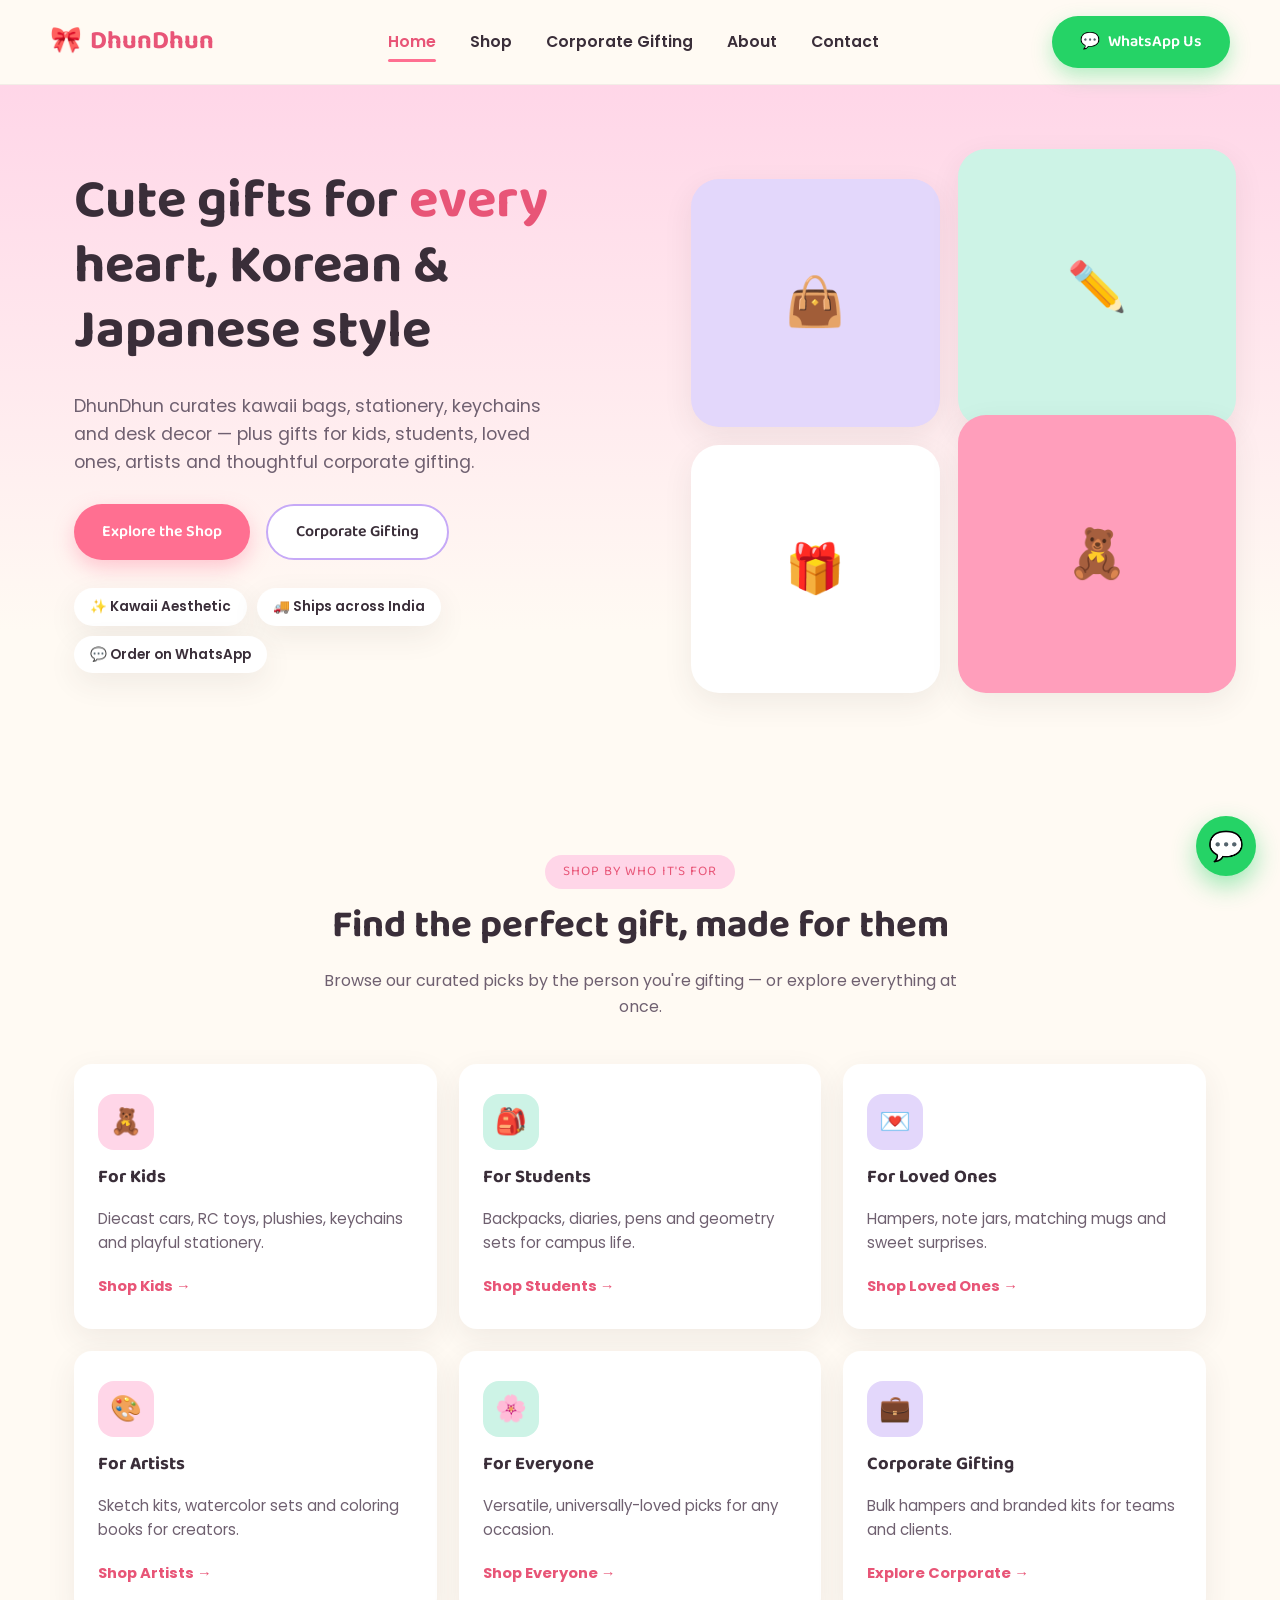
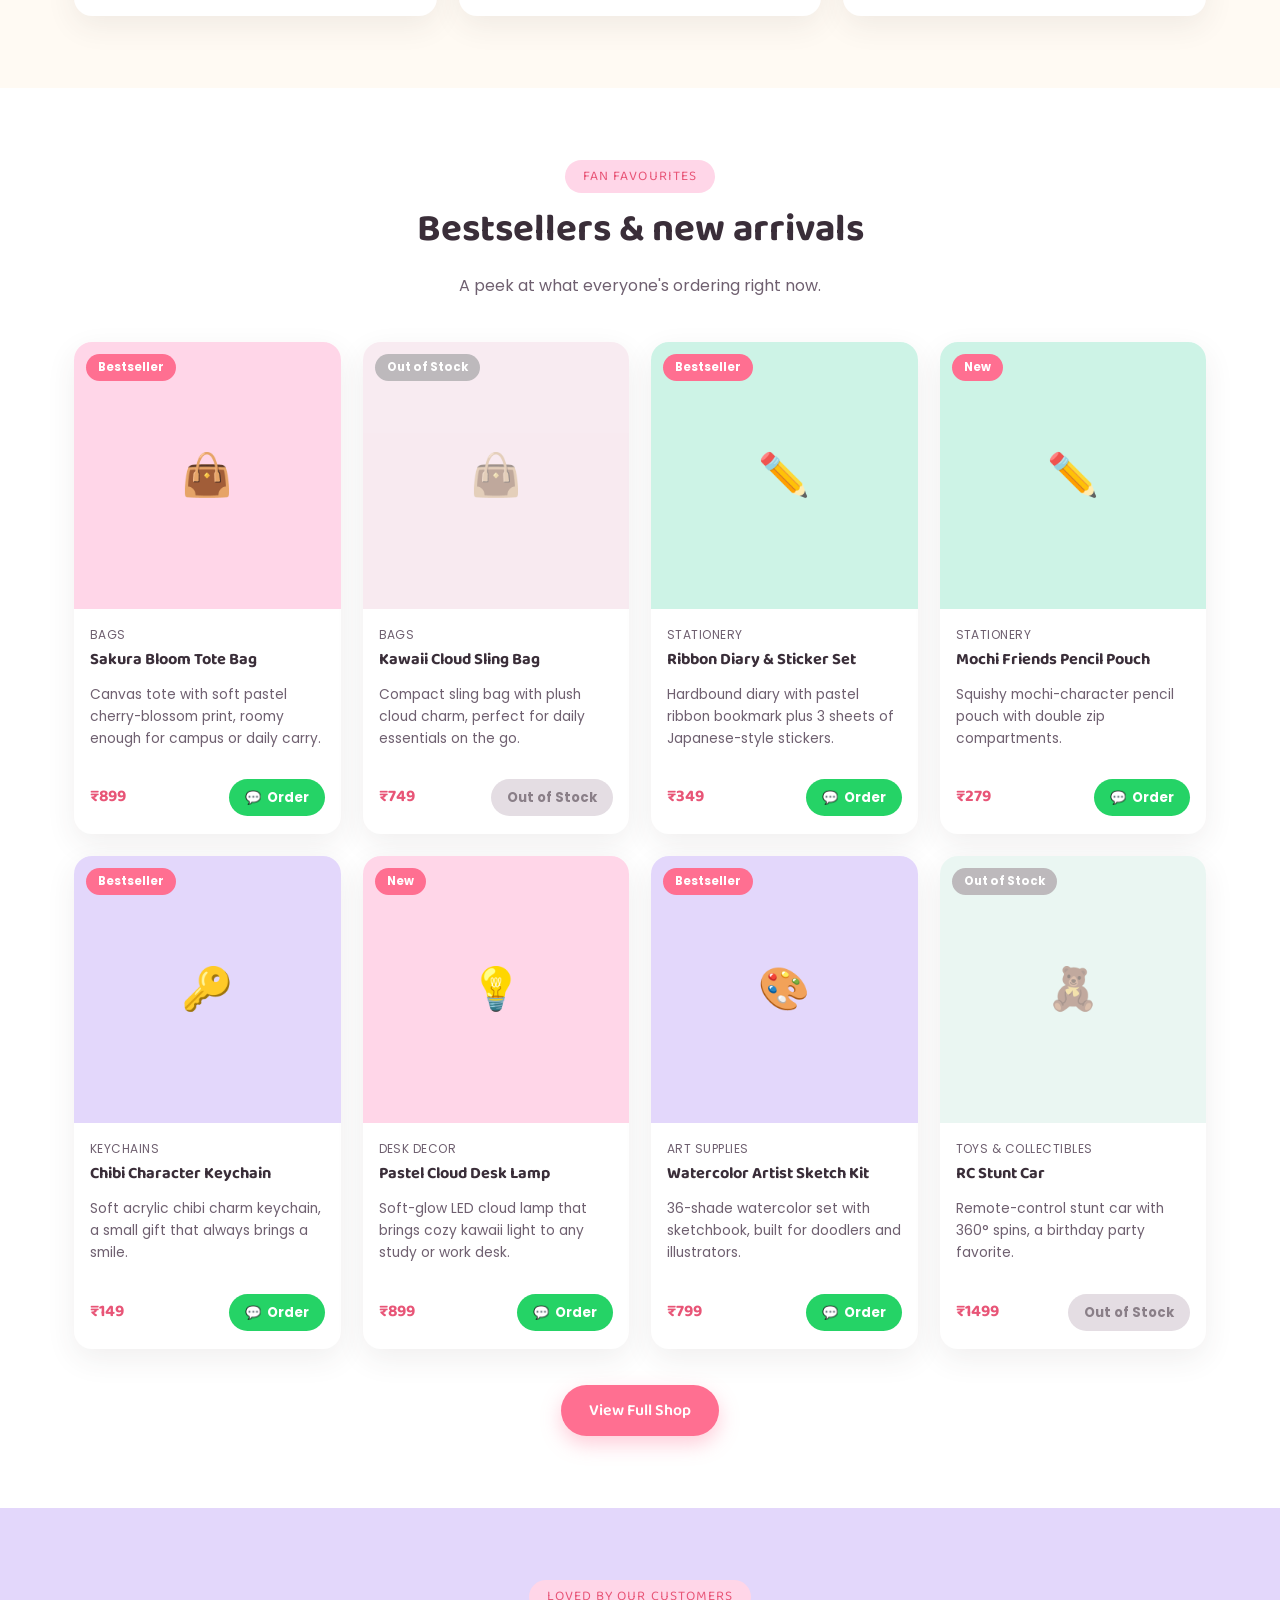
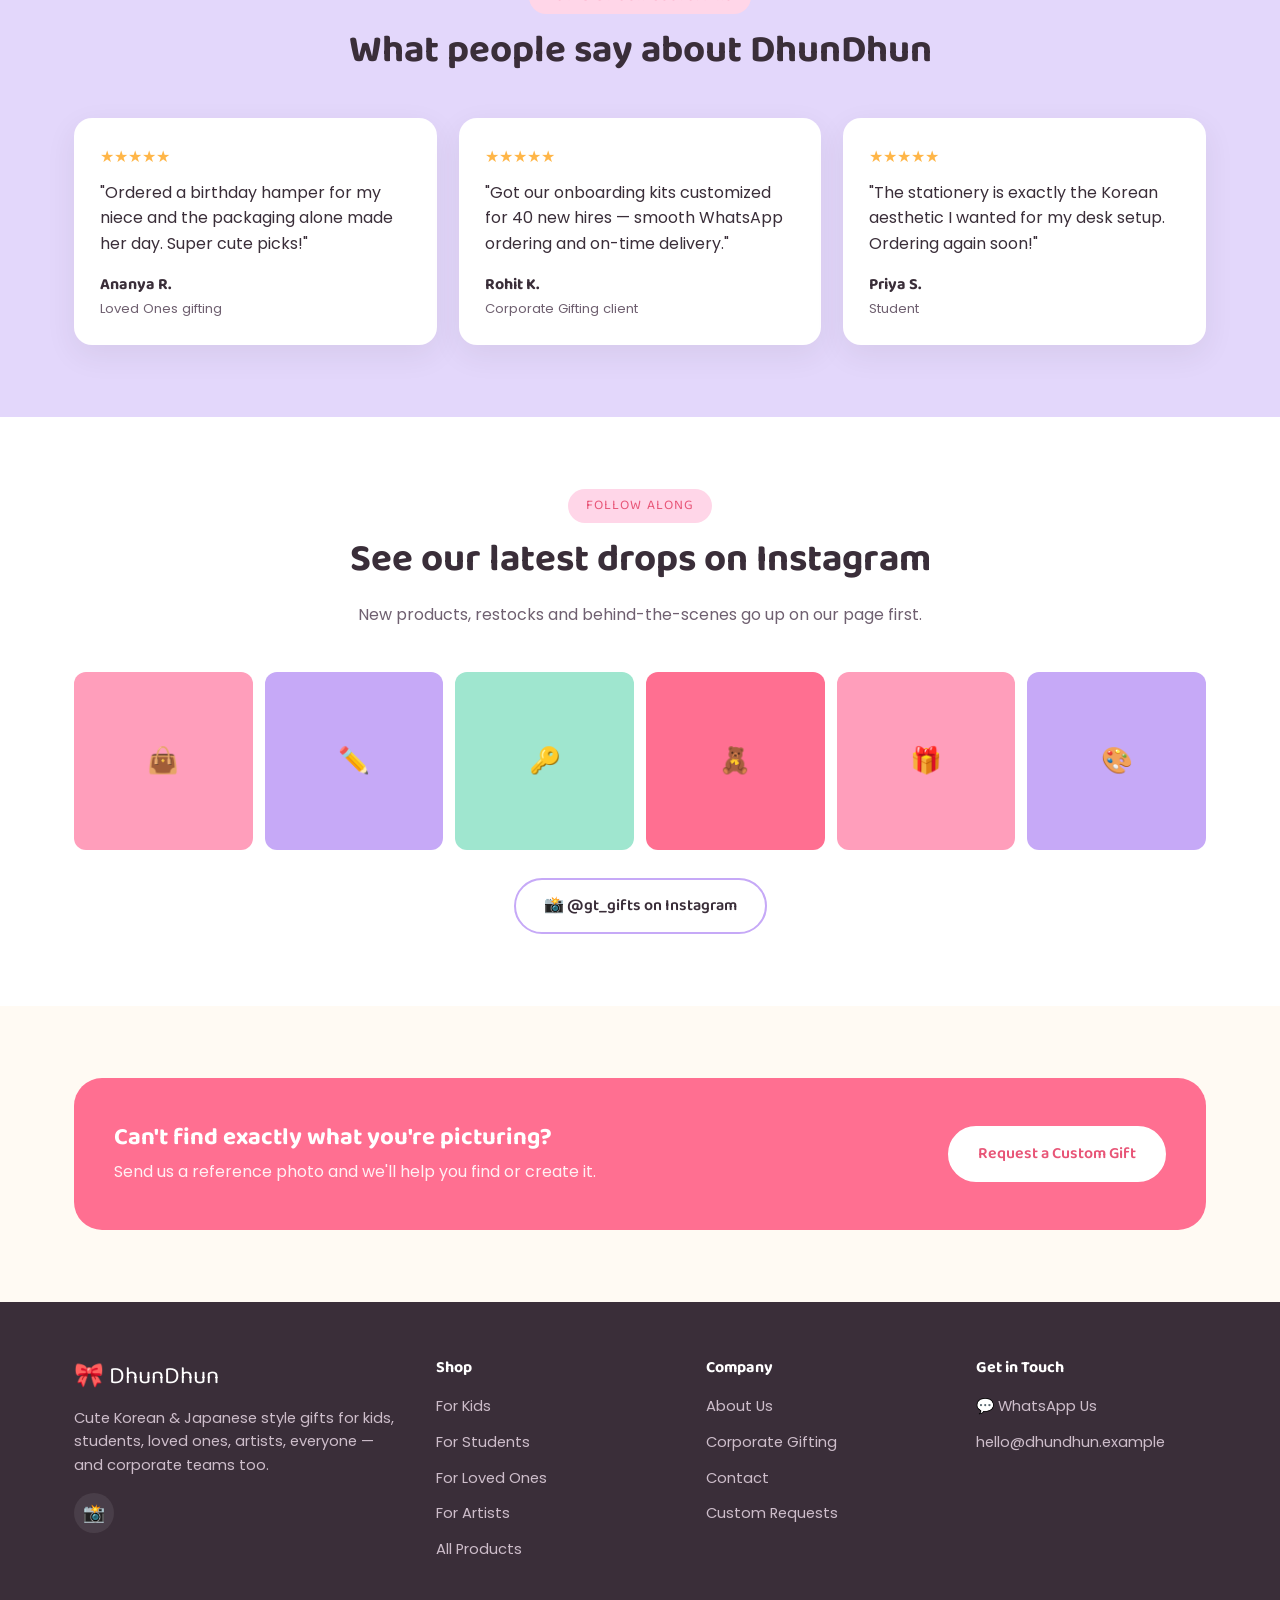
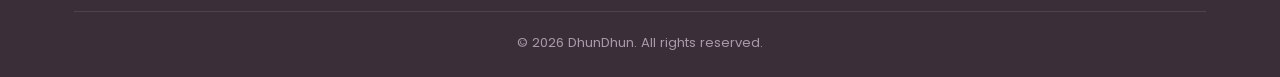
==== index.html @ 0de821a2 "First Deploy" ====
<!DOCTYPE html>
<html lang="en">
<head>
<meta charset="UTF-8">
<meta name="viewport" content="width=device-width, initial-scale=1.0">
<title>DhunDhun — Cute Korean & Japanese Style Gifts</title>
<meta name="description" content="DhunDhun sells kawaii Korean & Japanese style bags, stationery, keychains and gifts for kids, students, loved ones, artists, everyone — plus corporate gifting.">
<link rel="preconnect" href="https://fonts.googleapis.com">
<link href="https://fonts.googleapis.com/css2?family=Baloo+2:wght@600;700;800&family=Poppins:wght@400;500;600;700&display=swap" rel="stylesheet">
<link rel="stylesheet" href="css/style.css">
</head>
<body>

<header class="site-header">
  <div class="container nav">
    <a href="index.html" class="logo">🎀 <span data-brand-name>DhunDhun</span></a>
    <nav>
      <ul class="nav-links">
        <li><a href="index.html" class="active">Home</a></li>
        <li><a href="shop.html">Shop</a></li>
        <li><a href="corporate.html">Corporate Gifting</a></li>
        <li><a href="about.html">About</a></li>
        <li><a href="contact.html">Contact</a></li>
      </ul>
    </nav>
    <div class="nav-cta">
      <a class="btn btn-whatsapp" data-wa-message="Hi DhunDhun! I'd like to know more about your gifts." target="_blank" rel="noopener">
        💬 <span class="btn-text-long">WhatsApp Us</span>
      </a>
      <button class="nav-toggle" aria-label="Toggle menu">☰</button>
    </div>
  </div>
</header>

<section class="hero">
  <div class="container hero-grid">
    <div>
      <h1>Cute gifts for <em>every</em> heart, Korean &amp; Japanese style</h1>
      <p class="lead">DhunDhun curates kawaii bags, stationery, keychains and desk decor — plus gifts for kids, students, loved ones, artists and thoughtful corporate gifting.</p>
      <div class="hero-actions">
        <a class="btn btn-primary" href="shop.html">Explore the Shop</a>
        <a class="btn btn-secondary" href="corporate.html">Corporate Gifting</a>
      </div>
      <div class="hero-tags">
        <span class="pill">✨ Kawaii Aesthetic</span>
        <span class="pill">🚚 Ships across India</span>
        <span class="pill">💬 Order on WhatsApp</span>
      </div>
    </div>
    <div class="hero-art">
      <div class="card">👜</div>
      <div class="card">✏️</div>
      <div class="card">🎁</div>
      <div class="card">🧸</div>
    </div>
  </div>
</section>

<section>
  <div class="container">
    <div class="section-heading">
      <span class="eyebrow">Shop by who it's for</span>
      <h2>Find the perfect gift, made for them</h2>
      <p>Browse our curated picks by the person you're gifting — or explore everything at once.</p>
    </div>
    <div class="audience-grid">
      <a class="audience-card" href="shop.html?audience=kids">
        <div class="icon bg-pink">🧸</div>
        <h3>For Kids</h3>
        <p>Diecast cars, RC toys, plushies, keychains and playful stationery.</p>
        <span class="link">Shop Kids →</span>
      </a>
      <a class="audience-card" href="shop.html?audience=students">
        <div class="icon bg-mint">🎒</div>
        <h3>For Students</h3>
        <p>Backpacks, diaries, pens and geometry sets for campus life.</p>
        <span class="link">Shop Students →</span>
      </a>
      <a class="audience-card" href="shop.html?audience=loved-ones">
        <div class="icon bg-lavender">💌</div>
        <h3>For Loved Ones</h3>
        <p>Hampers, note jars, matching mugs and sweet surprises.</p>
        <span class="link">Shop Loved Ones →</span>
      </a>
      <a class="audience-card" href="shop.html?audience=artists">
        <div class="icon bg-pink">🎨</div>
        <h3>For Artists</h3>
        <p>Sketch kits, watercolor sets and coloring books for creators.</p>
        <span class="link">Shop Artists →</span>
      </a>
      <a class="audience-card" href="shop.html?audience=everyone">
        <div class="icon bg-mint">🌸</div>
        <h3>For Everyone</h3>
        <p>Versatile, universally-loved picks for any occasion.</p>
        <span class="link">Shop Everyone →</span>
      </a>
      <a class="audience-card" href="corporate.html">
        <div class="icon bg-lavender">💼</div>
        <h3>Corporate Gifting</h3>
        <p>Bulk hampers and branded kits for teams and clients.</p>
        <span class="link">Explore Corporate →</span>
      </a>
    </div>
  </div>
</section>

<section class="section-tint-white">
  <div class="container">
    <div class="section-heading">
      <span class="eyebrow">Fan favourites</span>
      <h2>Bestsellers &amp; new arrivals</h2>
      <p>A peek at what everyone's ordering right now.</p>
    </div>
    <div class="product-grid" id="featured-grid"></div>
    <div style="text-align:center; margin-top:36px;">
      <a class="btn btn-primary" href="shop.html">View Full Shop</a>
    </div>
  </div>
</section>

<section class="section-tint-lavender">
  <div class="container">
    <div class="section-heading">
      <span class="eyebrow">Loved by our customers</span>
      <h2>What people say about DhunDhun</h2>
    </div>
    <div class="testimonial-grid">
      <div class="testimonial-card">
        <div class="stars">★★★★★</div>
        <p>"Ordered a birthday hamper for my niece and the packaging alone made her day. Super cute picks!"</p>
        <div class="name">Ananya R.</div>
        <div class="role">Loved Ones gifting</div>
      </div>
      <div class="testimonial-card">
        <div class="stars">★★★★★</div>
        <p>"Got our onboarding kits customized for 40 new hires — smooth WhatsApp ordering and on-time delivery."</p>
        <div class="name">Rohit K.</div>
        <div class="role">Corporate Gifting client</div>
      </div>
      <div class="testimonial-card">
        <div class="stars">★★★★★</div>
        <p>"The stationery is exactly the Korean aesthetic I wanted for my desk setup. Ordering again soon!"</p>
        <div class="name">Priya S.</div>
        <div class="role">Student</div>
      </div>
    </div>
  </div>
</section>

<section class="section-tint-white">
  <div class="container">
    <div class="section-heading">
      <span class="eyebrow">Follow along</span>
      <h2>See our latest drops on Instagram</h2>
      <p>New products, restocks and behind-the-scenes go up on our page first.</p>
    </div>
    <div class="insta-strip">
      <div class="insta-tile" style="background:var(--pink-deep);">👜</div>
      <div class="insta-tile" style="background:var(--lavender-deep);">✏️</div>
      <div class="insta-tile" style="background:var(--mint-deep);">🔑</div>
      <div class="insta-tile" style="background:var(--coral);">🧸</div>
      <div class="insta-tile" style="background:var(--pink-deep);">🎁</div>
      <div class="insta-tile" style="background:var(--lavender-deep);">🎨</div>
    </div>
    <div style="text-align:center; margin-top:28px;">
      <a class="btn btn-secondary" data-social="instagram" target="_blank" rel="noopener">📸 @gt_gifts on Instagram</a>
    </div>
  </div>
</section>

<section>
  <div class="container">
    <div class="cta-banner">
      <div>
        <h3>Can't find exactly what you're picturing?</h3>
        <p>Send us a reference photo and we'll help you find or create it.</p>
      </div>
      <a class="btn btn-secondary" href="contact.html#custom-request">Request a Custom Gift</a>
    </div>
  </div>
</section>

<footer class="site-footer">
  <div class="container">
    <div class="footer-grid">
      <div>
        <div class="footer-logo">🎀 <span data-brand-name>DhunDhun</span></div>
        <p>Cute Korean &amp; Japanese style gifts for kids, students, loved ones, artists, everyone — and corporate teams too.</p>
        <div class="footer-socials">
          <a href="#" data-social="instagram" aria-label="Instagram">📸</a>
          <a href="#" data-social="facebook" aria-label="Facebook">📘</a>
          <a href="#" data-social="pinterest" aria-label="Pinterest">📌</a>
          <a href="#" data-social="youtube" aria-label="YouTube">▶️</a>
        </div>
      </div>
      <div>
        <h4>Shop</h4>
        <ul>
          <li><a href="shop.html?audience=kids">For Kids</a></li>
          <li><a href="shop.html?audience=students">For Students</a></li>
          <li><a href="shop.html?audience=loved-ones">For Loved Ones</a></li>
          <li><a href="shop.html?audience=artists">For Artists</a></li>
          <li><a href="shop.html">All Products</a></li>
        </ul>
      </div>
      <div>
        <h4>Company</h4>
        <ul>
          <li><a href="about.html">About Us</a></li>
          <li><a href="corporate.html">Corporate Gifting</a></li>
          <li><a href="contact.html">Contact</a></li>
          <li><a href="contact.html#custom-request">Custom Requests</a></li>
        </ul>
      </div>
      <div>
        <h4>Get in Touch</h4>
        <ul>
          <li><a data-wa-message="Hi DhunDhun! I have a question about your products." target="_blank" rel="noopener">💬 WhatsApp Us</a></li>
          <li><a data-mailto-subject="Enquiry from DhunDhun website"><span data-email-text>hello@dhundhun.example</span></a></li>
        </ul>
      </div>
    </div>
    <div class="footer-bottom">
      © <span id="year"></span> DhunDhun. All rights reserved.
    </div>
  </div>
</footer>

<a href="#" id="wa-float-btn" class="wa-float" target="_blank" rel="noopener" aria-label="Chat on WhatsApp">💬</a>

<script src="js/config.js"></script>
<script src="js/products-data.js"></script>
<script src="js/shop.js"></script>
<script src="js/main.js"></script>
</body>
</html>
---- css/style.css ----
/* =========================================================
   DhunDhun — pastel Korean/Japanese kawaii gifting theme
   ========================================================= */

:root {
  --pink: #ffd6e8;
  --pink-deep: #ff9ebb;
  --lavender: #e3d7fb;
  --lavender-deep: #c6a9f7;
  --mint: #cdf3e6;
  --mint-deep: #9fe6cf;
  --cream: #fffaf3;
  --coral: #ff6f91;
  --coral-deep: #e85577;
  --ink: #3a2e39;
  --ink-soft: #6f6070;
  --white: #ffffff;
  --shadow: 0 10px 30px rgba(58, 46, 57, 0.08);
  --radius-lg: 28px;
  --radius-md: 18px;
  --radius-sm: 12px;
  --font-heading: "Baloo 2", "Poppins", sans-serif;
  --font-body: "Poppins", sans-serif;
}

* { box-sizing: border-box; }

html { scroll-behavior: smooth; }

body {
  margin: 0;
  font-family: var(--font-body);
  color: var(--ink);
  background: var(--cream);
  line-height: 1.6;
  overflow-x: hidden;
}

img { max-width: 100%; display: block; }

a { text-decoration: none; color: inherit; }

ul { list-style: none; margin: 0; padding: 0; }

h1, h2, h3, h4 {
  font-family: var(--font-heading);
  font-weight: 700;
  line-height: 1.2;
  margin: 0 0 0.5em;
}

p { margin: 0 0 1em; }

.container {
  width: 100%;
  max-width: 1180px;
  margin: 0 auto;
  padding: 0 24px;
}

section { padding: 72px 0; }

.section-heading {
  text-align: center;
  max-width: 640px;
  margin: 0 auto 44px;
}

.section-heading .eyebrow {
  display: inline-block;
  font-family: var(--font-heading);
  font-size: 0.85rem;
  letter-spacing: 0.08em;
  text-transform: uppercase;
  color: var(--coral-deep);
  background: var(--pink);
  padding: 6px 18px;
  border-radius: 999px;
  margin-bottom: 14px;
}

.section-heading h2 { font-size: clamp(1.6rem, 3vw, 2.4rem); }
.section-heading p { color: var(--ink-soft); margin-top: 8px; }

/* ---------- Buttons ---------- */

.btn {
  display: inline-flex;
  align-items: center;
  gap: 8px;
  font-family: var(--font-heading);
  font-weight: 600;
  font-size: 1rem;
  padding: 13px 28px;
  border-radius: 999px;
  border: none;
  cursor: pointer;
  transition: transform 0.15s ease, box-shadow 0.15s ease, background 0.15s ease;
  white-space: nowrap;
}

.btn:hover { transform: translateY(-2px); }

.btn-primary {
  background: var(--coral);
  color: var(--white);
  box-shadow: 0 8px 20px rgba(255, 111, 145, 0.35);
}
.btn-primary:hover { background: var(--coral-deep); }

.btn-secondary {
  background: var(--white);
  color: var(--ink);
  border: 2px solid var(--lavender-deep);
}
.btn-secondary:hover { background: var(--lavender); }

.btn-whatsapp {
  background: #25d366;
  color: var(--white);
  box-shadow: 0 8px 20px rgba(37, 211, 102, 0.35);
}
.btn-whatsapp:hover { background: #1ebe5a; }

.btn-block { width: 100%; justify-content: center; }

/* ---------- Header / Nav ---------- */

.site-header {
  position: sticky;
  top: 0;
  z-index: 100;
  background: rgba(255, 250, 243, 0.9);
  backdrop-filter: blur(10px);
  border-bottom: 1px solid rgba(58, 46, 57, 0.06);
}

.nav {
  display: flex;
  align-items: center;
  justify-content: space-between;
  padding: 16px 0;
}

.logo {
  font-family: var(--font-heading);
  font-size: 1.6rem;
  font-weight: 700;
  color: var(--coral-deep);
  display: flex;
  align-items: center;
  gap: 8px;
}
.logo span.dot { color: var(--lavender-deep); }

.nav-links {
  display: flex;
  align-items: center;
  gap: 34px;
}

.nav-links a {
  font-weight: 600;
  font-size: 0.98rem;
  color: var(--ink);
  position: relative;
  padding: 6px 0;
}
.nav-links a.active,
.nav-links a:hover { color: var(--coral-deep); }

.nav-links a.active::after {
  content: "";
  position: absolute;
  left: 0; right: 0; bottom: -4px;
  height: 3px;
  border-radius: 3px;
  background: var(--coral);
}

.nav-cta { display: flex; align-items: center; gap: 14px; }

.nav-toggle {
  display: none;
  background: none;
  border: none;
  font-size: 1.6rem;
  cursor: pointer;
  color: var(--ink);
}

@media (max-width: 880px) {
  .nav-links {
    position: fixed;
    top: 68px;
    left: 0; right: 0;
    background: var(--white);
    flex-direction: column;
    align-items: flex-start;
    gap: 0;
    padding: 8px 24px 20px;
    box-shadow: var(--shadow);
    transform: translateY(-130%);
    opacity: 0;
    transition: transform 0.25s ease, opacity 0.25s ease;
  }
  .nav-links.open { transform: translateY(0); opacity: 1; }
  .nav-links li { width: 100%; padding: 12px 0; border-bottom: 1px solid rgba(58,46,57,0.06); }
  .nav-toggle { display: block; }
  .nav-cta .btn span.btn-text-long { display: none; }
}

/* ---------- Hero ---------- */

.hero {
  position: relative;
  padding: 64px 0 90px;
  background: linear-gradient(180deg, var(--pink) 0%, var(--cream) 78%);
  overflow: hidden;
}

.hero-grid {
  display: grid;
  grid-template-columns: 1.05fr 0.95fr;
  gap: 48px;
  align-items: center;
}

@media (max-width: 900px) {
  .hero-grid { grid-template-columns: 1fr; text-align: center; }
  .hero-actions { justify-content: center; }
  .hero-tags { justify-content: center; }
}

.hero h1 {
  font-size: clamp(2.2rem, 4.4vw, 3.4rem);
  color: var(--ink);
}
.hero h1 em {
  font-style: normal;
  color: var(--coral-deep);
  position: relative;
}

.hero p.lead {
  font-size: 1.1rem;
  color: var(--ink-soft);
  max-width: 500px;
}

.hero-actions {
  display: flex;
  gap: 16px;
  flex-wrap: wrap;
  margin-top: 28px;
}

.hero-tags {
  display: flex;
  gap: 10px;
  flex-wrap: wrap;
  margin-top: 28px;
}

.pill {
  background: var(--white);
  border-radius: 999px;
  padding: 8px 16px;
  font-size: 0.85rem;
  font-weight: 600;
  box-shadow: var(--shadow);
}

.hero-art {
  position: relative;
  display: grid;
  grid-template-columns: 1fr 1fr;
  gap: 18px;
}
.hero-art .card {
  border-radius: var(--radius-lg);
  aspect-ratio: 1 / 1;
  display: flex;
  align-items: center;
  justify-content: center;
  font-size: 3rem;
  box-shadow: var(--shadow);
}
.hero-art .card:nth-child(1) { background: var(--lavender); margin-top: 30px; }
.hero-art .card:nth-child(2) { background: var(--mint); }
.hero-art .card:nth-child(3) { background: var(--white); }
.hero-art .card:nth-child(4) { background: var(--pink-deep); margin-top: -30px; }

/* ---------- Audience / category cards ---------- */

.audience-grid {
  display: grid;
  grid-template-columns: repeat(3, 1fr);
  gap: 22px;
}
@media (max-width: 880px) { .audience-grid { grid-template-columns: repeat(2, 1fr); } }
@media (max-width: 560px) { .audience-grid { grid-template-columns: 1fr; } }

.audience-card {
  background: var(--white);
  border-radius: var(--radius-md);
  padding: 30px 24px;
  box-shadow: var(--shadow);
  transition: transform 0.2s ease;
  display: flex;
  flex-direction: column;
  gap: 10px;
}
.audience-card:hover { transform: translateY(-6px); }

.audience-card .icon {
  width: 56px; height: 56px;
  border-radius: 16px;
  display: flex; align-items: center; justify-content: center;
  font-size: 1.6rem;
  margin-bottom: 6px;
}
.audience-card h3 { font-size: 1.15rem; }
.audience-card p { color: var(--ink-soft); font-size: 0.94rem; margin-bottom: 10px; }
.audience-card .link { font-weight: 700; color: var(--coral-deep); font-size: 0.92rem; }

.icon.bg-pink { background: var(--pink); }
.icon.bg-mint { background: var(--mint); }
.icon.bg-lavender { background: var(--lavender); }

/* ---------- Product grid & cards ---------- */

.product-grid {
  display: grid;
  grid-template-columns: repeat(4, 1fr);
  gap: 22px;
}
@media (max-width: 1000px) { .product-grid { grid-template-columns: repeat(3, 1fr); } }
@media (max-width: 720px) { .product-grid { grid-template-columns: repeat(2, 1fr); } }
@media (max-width: 460px) { .product-grid { grid-template-columns: 1fr; } }

.product-card {
  background: var(--white);
  border-radius: var(--radius-md);
  overflow: hidden;
  box-shadow: var(--shadow);
  display: flex;
  flex-direction: column;
  transition: transform 0.2s ease;
}
.product-card:hover { transform: translateY(-5px); }

.product-thumb {
  position: relative;
  aspect-ratio: 1 / 1;
  display: flex;
  align-items: center;
  justify-content: center;
  font-size: 2.6rem;
}

.product-tag {
  position: absolute;
  top: 12px; left: 12px;
  background: var(--coral);
  color: var(--white);
  font-size: 0.72rem;
  font-weight: 700;
  padding: 4px 12px;
  border-radius: 999px;
}

.product-body {
  padding: 16px 16px 18px;
  display: flex;
  flex-direction: column;
  gap: 6px;
  flex: 1;
}

.product-type { font-size: 0.75rem; color: var(--ink-soft); text-transform: uppercase; letter-spacing: 0.04em; }
.product-name { font-family: var(--font-heading); font-size: 1.02rem; font-weight: 700; }
.product-desc { font-size: 0.86rem; color: var(--ink-soft); flex: 1; }

.product-footer {
  display: flex;
  align-items: center;
  justify-content: space-between;
  margin-top: 10px;
}
.product-price { font-weight: 700; font-family: var(--font-heading); color: var(--coral-deep); font-size: 1.05rem; }

.product-order-btn {
  background: #25d366;
  color: white;
  border: none;
  border-radius: 999px;
  padding: 8px 16px;
  font-size: 0.82rem;
  font-weight: 700;
  cursor: pointer;
  display: inline-flex;
  align-items: center;
  gap: 6px;
}
.product-order-btn:hover { background: #1ebe5a; }

.product-tag.out-of-stock { background: #8a7f88; }
.product-card.is-out-of-stock .product-thumb { opacity: 0.55; filter: grayscale(0.4); }
.product-order-btn.disabled {
  background: #e4dde3;
  color: #8a7f88;
  cursor: not-allowed;
}
.product-order-btn.disabled:hover { background: #e4dde3; }

/* ---------- Filters (shop page) ---------- */

.filter-bar {
  display: flex;
  flex-wrap: wrap;
  gap: 12px;
  align-items: center;
  justify-content: space-between;
  margin-bottom: 34px;
}

.audience-tabs {
  display: flex;
  flex-wrap: wrap;
  gap: 8px;
}
.tab-btn {
  background: var(--white);
  border: 2px solid transparent;
  border-radius: 999px;
  padding: 9px 18px;
  font-weight: 600;
  font-size: 0.9rem;
  cursor: pointer;
  box-shadow: var(--shadow);
  color: var(--ink);
}
.tab-btn.active {
  background: var(--coral);
  color: var(--white);
  box-shadow: 0 8px 18px rgba(255,111,145,0.3);
}

.type-select {
  padding: 10px 16px;
  border-radius: 999px;
  border: 2px solid var(--lavender-deep);
  background: var(--white);
  font-family: var(--font-body);
  font-weight: 600;
  font-size: 0.9rem;
  color: var(--ink);
}

.results-empty {
  text-align: center;
  padding: 60px 20px;
  color: var(--ink-soft);
}

/* ---------- Sections with tint backgrounds ---------- */

.section-tint-lavender { background: var(--lavender); }
.section-tint-mint { background: var(--mint); }
.section-tint-white { background: var(--white); }

/* ---------- Corporate page ---------- */

.corp-hero {
  background: linear-gradient(135deg, var(--lavender) 0%, var(--pink) 100%);
  padding: 70px 0;
}
.corp-hero-inner { text-align: center; max-width: 720px; margin: 0 auto; }

.corp-features {
  display: grid;
  grid-template-columns: repeat(3, 1fr);
  gap: 24px;
}
@media (max-width: 880px) { .corp-features { grid-template-columns: 1fr; } }

.corp-feature-card {
  background: var(--white);
  border-radius: var(--radius-md);
  padding: 28px;
  box-shadow: var(--shadow);
}
.corp-feature-card .icon { width: 52px; height: 52px; border-radius: 14px; display: flex; align-items: center; justify-content: center; font-size: 1.4rem; margin-bottom: 14px; }

.steps-list { display: grid; grid-template-columns: repeat(4, 1fr); gap: 20px; }
@media (max-width: 880px) { .steps-list { grid-template-columns: repeat(2, 1fr); } }
@media (max-width: 500px) { .steps-list { grid-template-columns: 1fr; } }

.step-item { text-align: center; }
.step-num {
  width: 44px; height: 44px;
  border-radius: 50%;
  background: var(--coral);
  color: white;
  font-family: var(--font-heading);
  font-weight: 700;
  display: flex; align-items: center; justify-content: center;
  margin: 0 auto 12px;
}

/* ---------- About page ---------- */

.about-story {
  display: grid;
  grid-template-columns: 1fr 1fr;
  gap: 50px;
  align-items: center;
}
@media (max-width: 880px) { .about-story { grid-template-columns: 1fr; } }

.value-grid { display: grid; grid-template-columns: repeat(4, 1fr); gap: 20px; }
@media (max-width: 880px) { .value-grid { grid-template-columns: repeat(2, 1fr); } }
@media (max-width: 500px) { .value-grid { grid-template-columns: 1fr; } }

.value-card { text-align: center; padding: 20px; }
.value-card .icon {
  width: 60px; height: 60px; margin: 0 auto 14px;
  border-radius: 18px;
  display: flex; align-items: center; justify-content: center;
  font-size: 1.6rem;
}

/* ---------- Contact / custom request ---------- */

.contact-grid {
  display: grid;
  grid-template-columns: 1fr 1fr;
  gap: 40px;
}
@media (max-width: 880px) { .contact-grid { grid-template-columns: 1fr; } }

.contact-card {
  background: var(--white);
  border-radius: var(--radius-md);
  padding: 30px;
  box-shadow: var(--shadow);
}

.contact-method {
  display: flex;
  align-items: center;
  gap: 14px;
  padding: 14px 0;
  border-bottom: 1px solid rgba(58,46,57,0.06);
}
.contact-method:last-child { border-bottom: none; }
.contact-method .icon {
  width: 44px; height: 44px;
  border-radius: 12px;
  display: flex; align-items: center; justify-content: center;
  font-size: 1.2rem;
  flex-shrink: 0;
}

.form-group { margin-bottom: 18px; }
.form-group label {
  display: block;
  font-weight: 600;
  font-size: 0.9rem;
  margin-bottom: 6px;
}
.form-group input[type=text],
.form-group input[type=email],
.form-group input[type=tel],
.form-group textarea {
  width: 100%;
  padding: 12px 16px;
  border-radius: var(--radius-sm);
  border: 2px solid #efe3f6;
  font-family: var(--font-body);
  font-size: 0.95rem;
  background: var(--cream);
  resize: vertical;
}
.form-group input:focus,
.form-group textarea:focus {
  outline: none;
  border-color: var(--lavender-deep);
}

.upload-box {
  border: 2px dashed var(--lavender-deep);
  border-radius: var(--radius-md);
  padding: 22px;
  text-align: center;
  cursor: pointer;
  background: var(--cream);
  transition: background 0.15s ease;
}
.upload-box:hover { background: var(--lavender); }
.upload-box input[type=file] { display: none; }
.upload-box .upload-icon { font-size: 1.8rem; margin-bottom: 6px; }
.upload-box .upload-hint { font-size: 0.82rem; color: var(--ink-soft); }

#image-preview-wrap { margin-top: 16px; display: none; }
#image-preview-wrap.show { display: block; }
#image-preview {
  max-width: 100%;
  max-height: 260px;
  border-radius: var(--radius-md);
  box-shadow: var(--shadow);
  margin: 0 auto;
}
.preview-filename { font-size: 0.82rem; color: var(--ink-soft); margin-top: 8px; text-align: center; }

.request-actions {
  display: flex;
  gap: 14px;
  flex-wrap: wrap;
  margin-top: 22px;
}
.request-actions .btn { flex: 1; min-width: 200px; }

.request-note {
  background: var(--mint);
  border-radius: var(--radius-sm);
  padding: 14px 18px;
  font-size: 0.86rem;
  color: var(--ink);
  margin-top: 18px;
}

/* ---------- Banner / CTA strip ---------- */

.cta-banner {
  background: var(--coral);
  border-radius: var(--radius-lg);
  padding: 46px 40px;
  color: var(--white);
  display: flex;
  align-items: center;
  justify-content: space-between;
  gap: 24px;
  flex-wrap: wrap;
}
.cta-banner h3 { margin: 0 0 6px; font-size: 1.5rem; }
.cta-banner p { margin: 0; opacity: 0.9; }
.cta-banner .btn-secondary { background: var(--white); border-color: var(--white); color: var(--coral-deep); }

.custom-request-banner {
  background: var(--lavender);
  border-radius: var(--radius-md);
  padding: 24px 28px;
  display: flex;
  align-items: center;
  justify-content: space-between;
  gap: 20px;
  flex-wrap: wrap;
  margin-top: 50px;
}
.custom-request-banner p { margin: 0; }
.custom-request-banner strong { font-family: var(--font-heading); }

/* ---------- Testimonials ---------- */

.testimonial-grid { display: grid; grid-template-columns: repeat(3, 1fr); gap: 22px; }
@media (max-width: 880px) { .testimonial-grid { grid-template-columns: 1fr; } }
.testimonial-card {
  background: var(--white);
  border-radius: var(--radius-md);
  padding: 26px;
  box-shadow: var(--shadow);
}
.testimonial-card .stars { color: #ffb648; margin-bottom: 10px; }
.testimonial-card .name { font-weight: 700; margin-top: 12px; font-family: var(--font-heading); }
.testimonial-card .role { font-size: 0.82rem; color: var(--ink-soft); }

/* ---------- Instagram strip ---------- */

.insta-strip {
  display: grid;
  grid-template-columns: repeat(6, 1fr);
  gap: 12px;
}
@media (max-width: 880px) { .insta-strip { grid-template-columns: repeat(3, 1fr); } }
@media (max-width: 500px) { .insta-strip { grid-template-columns: repeat(2, 1fr); } }
.insta-tile {
  aspect-ratio: 1/1;
  border-radius: var(--radius-sm);
  display: flex; align-items: center; justify-content: center;
  font-size: 1.6rem;
  color: var(--white);
}

/* ---------- Footer ---------- */

.site-footer {
  background: var(--ink);
  color: #f4ecf3;
  padding: 56px 0 24px;
}
.footer-grid {
  display: grid;
  grid-template-columns: 1.4fr 1fr 1fr 1fr;
  gap: 40px;
  margin-bottom: 40px;
}
@media (max-width: 780px) { .footer-grid { grid-template-columns: 1fr 1fr; } }
@media (max-width: 480px) { .footer-grid { grid-template-columns: 1fr; } }

.footer-grid h4 { color: var(--white); font-size: 1rem; margin-bottom: 16px; }
.footer-grid p, .footer-grid a { color: #cdbdca; font-size: 0.92rem; }
.footer-grid li { margin-bottom: 10px; }
.footer-grid a:hover { color: var(--pink); }

.footer-logo { font-family: var(--font-heading); color: var(--white); font-size: 1.5rem; margin-bottom: 10px; }

.footer-socials { display: flex; gap: 12px; margin-top: 16px; }
.footer-socials a {
  width: 40px; height: 40px;
  border-radius: 50%;
  background: rgba(255,255,255,0.08);
  display: flex; align-items: center; justify-content: center;
  font-size: 1.1rem;
}
.footer-socials a:hover { background: var(--coral); }

.footer-bottom {
  border-top: 1px solid rgba(255,255,255,0.1);
  padding-top: 20px;
  text-align: center;
  font-size: 0.82rem;
  color: #a99aa7;
}

/* ---------- Floating WhatsApp button ---------- */

.wa-float {
  position: fixed;
  bottom: 24px;
  right: 24px;
  z-index: 200;
  width: 60px; height: 60px;
  border-radius: 50%;
  background: #25d366;
  color: white;
  display: flex; align-items: center; justify-content: center;
  font-size: 1.8rem;
  box-shadow: 0 10px 24px rgba(37,211,102,0.45);
  transition: transform 0.2s ease;
}
.wa-float:hover { transform: scale(1.08); }

/* ---------- Page hero (inner pages) ---------- */

.page-hero {
  padding: 54px 0 40px;
  text-align: center;
  background: linear-gradient(180deg, var(--mint) 0%, var(--cream) 100%);
}
.page-hero .eyebrow {
  display: inline-block;
  font-family: var(--font-heading);
  font-size: 0.85rem;
  letter-spacing: 0.08em;
  text-transform: uppercase;
  color: var(--coral-deep);
  background: var(--white);
  padding: 6px 18px;
  border-radius: 999px;
  margin-bottom: 14px;
}
.page-hero h1 { font-size: clamp(1.9rem, 3.6vw, 2.8rem); }
.page-hero p { max-width: 560px; margin: 10px auto 0; color: var(--ink-soft); }

/* =========================================================
   Admin dashboard
   ========================================================= */

.admin-body {
  background: var(--cream);
  min-height: 100vh;
}

.auth-gate {
  min-height: 100vh;
  display: flex;
  align-items: center;
  justify-content: center;
  padding: 24px;
  background: linear-gradient(160deg, var(--lavender) 0%, var(--pink) 100%);
}

.auth-card {
  background: var(--white);
  border-radius: var(--radius-lg);
  box-shadow: var(--shadow);
  padding: 40px;
  max-width: 380px;
  width: 100%;
  text-align: center;
}
.auth-card .icon-lg { font-size: 2.6rem; margin-bottom: 10px; }
.auth-card h1 { font-size: 1.4rem; }
.auth-card p { color: var(--ink-soft); font-size: 0.9rem; }
.auth-error {
  display: none;
  background: #ffe3e9;
  color: #c23a56;
  border-radius: var(--radius-sm);
  padding: 10px 14px;
  font-size: 0.85rem;
  margin-top: 12px;
}

.admin-header {
  background: var(--white);
  border-bottom: 1px solid rgba(58,46,57,0.06);
  padding: 18px 0;
}
.admin-header .container {
  display: flex;
  align-items: center;
  justify-content: space-between;
  flex-wrap: wrap;
  gap: 12px;
}
.admin-header .logo { font-family: var(--font-heading); font-size: 1.3rem; font-weight: 700; color: var(--coral-deep); }
.admin-header .subtitle { font-size: 0.82rem; color: var(--ink-soft); }

.admin-main { padding: 32px 0 80px; }

.admin-banner {
  background: var(--mint);
  border-radius: var(--radius-md);
  padding: 16px 22px;
  font-size: 0.9rem;
  margin-bottom: 28px;
}
.admin-banner strong { font-family: var(--font-heading); }

.stat-grid {
  display: grid;
  grid-template-columns: repeat(4, 1fr);
  gap: 18px;
  margin-bottom: 32px;
}
@media (max-width: 780px) { .stat-grid { grid-template-columns: repeat(2, 1fr); } }

.stat-card {
  background: var(--white);
  border-radius: var(--radius-md);
  padding: 20px 22px;
  box-shadow: var(--shadow);
}
.stat-card .stat-value { font-family: var(--font-heading); font-size: 1.8rem; font-weight: 700; color: var(--coral-deep); }
.stat-card .stat-label { font-size: 0.85rem; color: var(--ink-soft); }

.admin-grid {
  display: grid;
  grid-template-columns: 380px 1fr;
  gap: 28px;
  align-items: start;
}
@media (max-width: 980px) { .admin-grid { grid-template-columns: 1fr; } }

.admin-panel {
  background: var(--white);
  border-radius: var(--radius-md);
  box-shadow: var(--shadow);
  padding: 26px;
}
.admin-panel h2 { font-size: 1.2rem; }

.chip-checkbox-group {
  display: flex;
  flex-wrap: wrap;
  gap: 8px;
}
.chip-checkbox {
  display: inline-flex;
  align-items: center;
  gap: 6px;
  background: var(--cream);
  border: 2px solid #efe3f6;
  border-radius: 999px;
  padding: 7px 14px;
  font-size: 0.85rem;
  font-weight: 600;
  cursor: pointer;
}
.chip-checkbox input { accent-color: var(--coral); }

.form-error {
  display: none;
  background: #ffe3e9;
  color: #c23a56;
  border-radius: var(--radius-sm);
  padding: 10px 14px;
  font-size: 0.85rem;
  margin-bottom: 16px;
}

.form-actions { display: flex; gap: 10px; margin-top: 6px; }

.table-toolbar {
  display: flex;
  justify-content: space-between;
  align-items: center;
  gap: 12px;
  margin-bottom: 18px;
  flex-wrap: wrap;
}
.table-toolbar input[type=text] {
  padding: 10px 16px;
  border-radius: 999px;
  border: 2px solid #efe3f6;
  font-family: var(--font-body);
  min-width: 220px;
}

.table-wrap {
  overflow-x: auto;
  background: var(--white);
  border-radius: var(--radius-md);
  box-shadow: var(--shadow);
}

table.admin-table {
  width: 100%;
  border-collapse: collapse;
  font-size: 0.9rem;
}
table.admin-table th {
  text-align: left;
  padding: 14px 16px;
  background: var(--lavender);
  color: var(--ink);
  font-family: var(--font-heading);
  white-space: nowrap;
}
table.admin-table td {
  padding: 14px 16px;
  border-bottom: 1px solid rgba(58,46,57,0.06);
  vertical-align: top;
}
table.admin-table tr:last-child td { border-bottom: none; }

.row-desc { font-size: 0.78rem; color: var(--ink-soft); margin-top: 2px; max-width: 260px; }

.status-badge {
  display: inline-block;
  padding: 4px 12px;
  border-radius: 999px;
  font-size: 0.75rem;
  font-weight: 700;
  white-space: nowrap;
}
.status-badge.status-in { background: #d6f5e8; color: #1f8f5f; }
.status-badge.status-out { background: #f0e2e6; color: #8a3a52; }

.row-actions { white-space: nowrap; }
.icon-btn {
  background: var(--cream);
  border: none;
  border-radius: 10px;
  padding: 8px 10px;
  cursor: pointer;
  font-size: 1rem;
  margin-right: 6px;
}
.icon-btn:hover { background: var(--lavender); }

.table-empty { text-align: center; color: var(--ink-soft); padding: 30px !important; }

.export-panel {
  background: var(--white);
  border-radius: var(--radius-md);
  box-shadow: var(--shadow);
  padding: 22px 26px;
  margin-top: 24px;
  display: flex;
  align-items: center;
  justify-content: space-between;
  gap: 16px;
  flex-wrap: wrap;
}
.export-panel p { margin: 0; font-size: 0.88rem; color: var(--ink-soft); max-width: 480px; }
.export-actions { display: flex; gap: 10px; flex-wrap: wrap; }
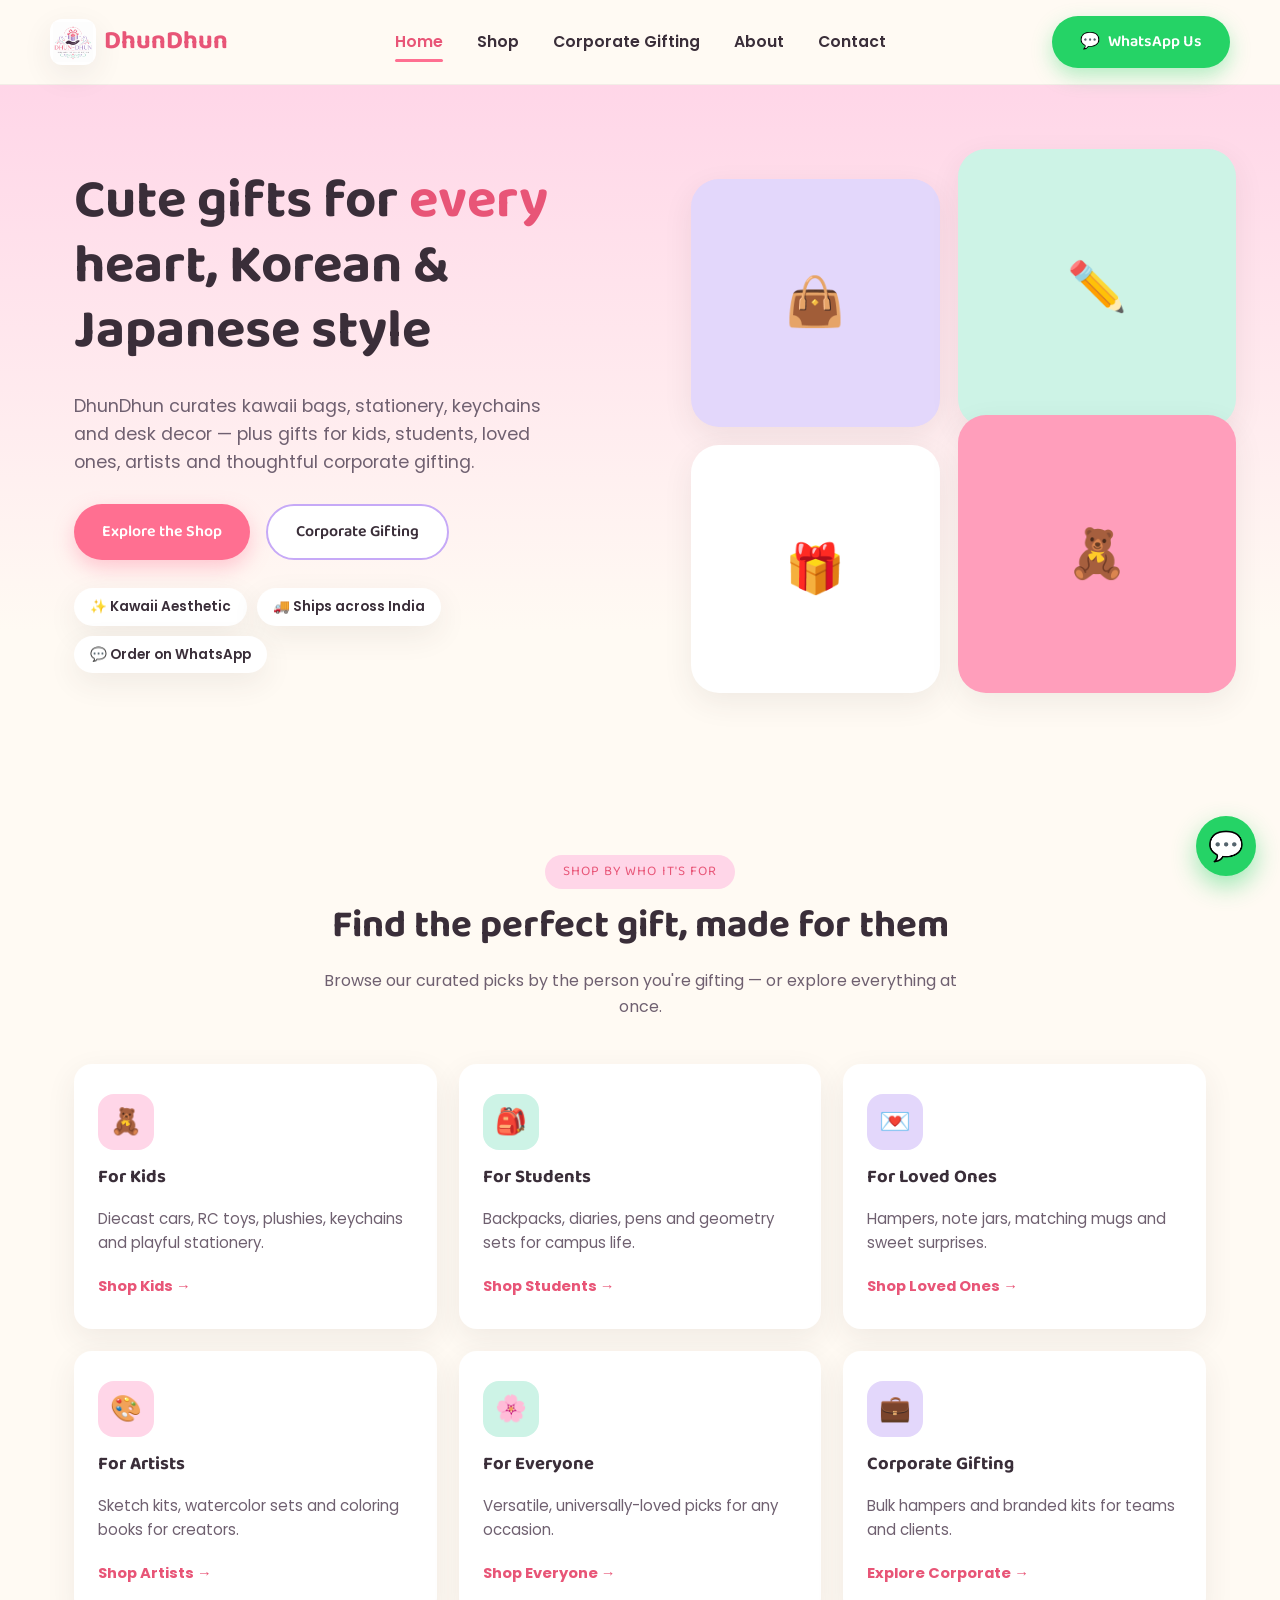
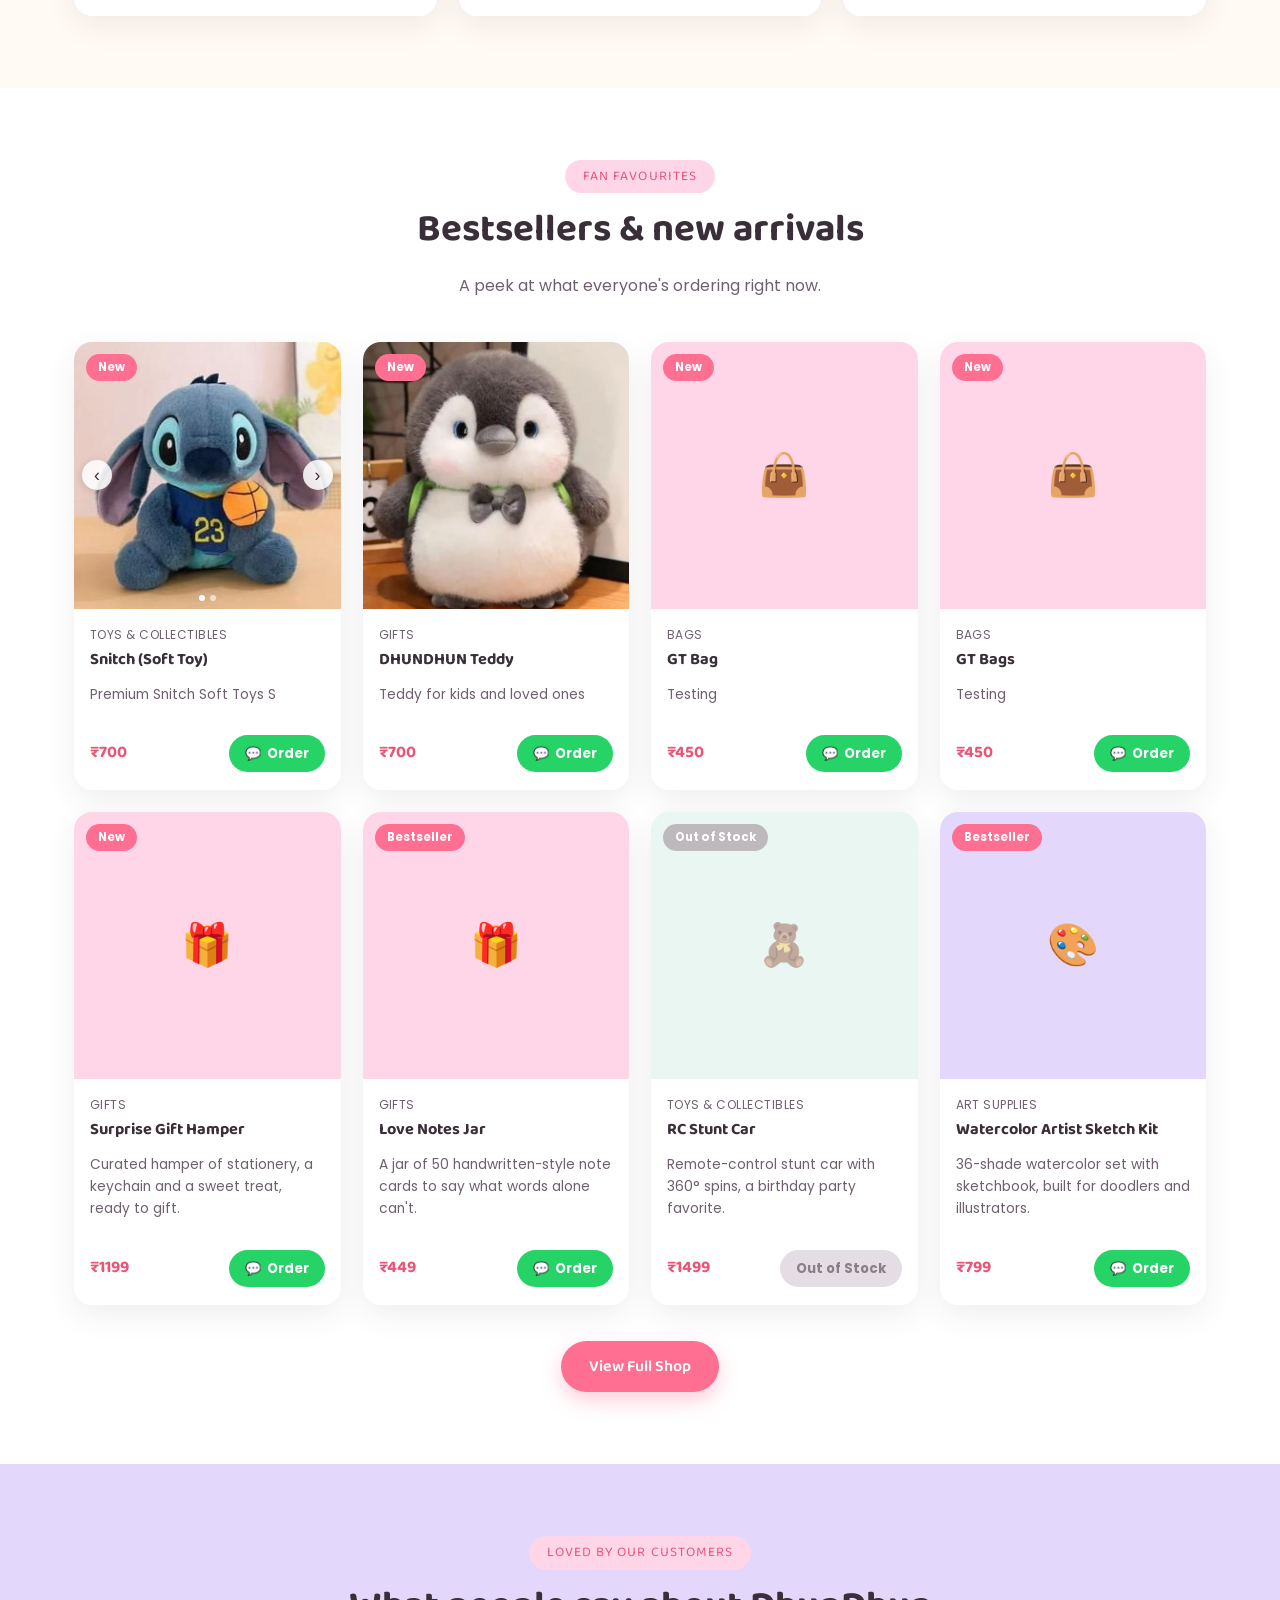
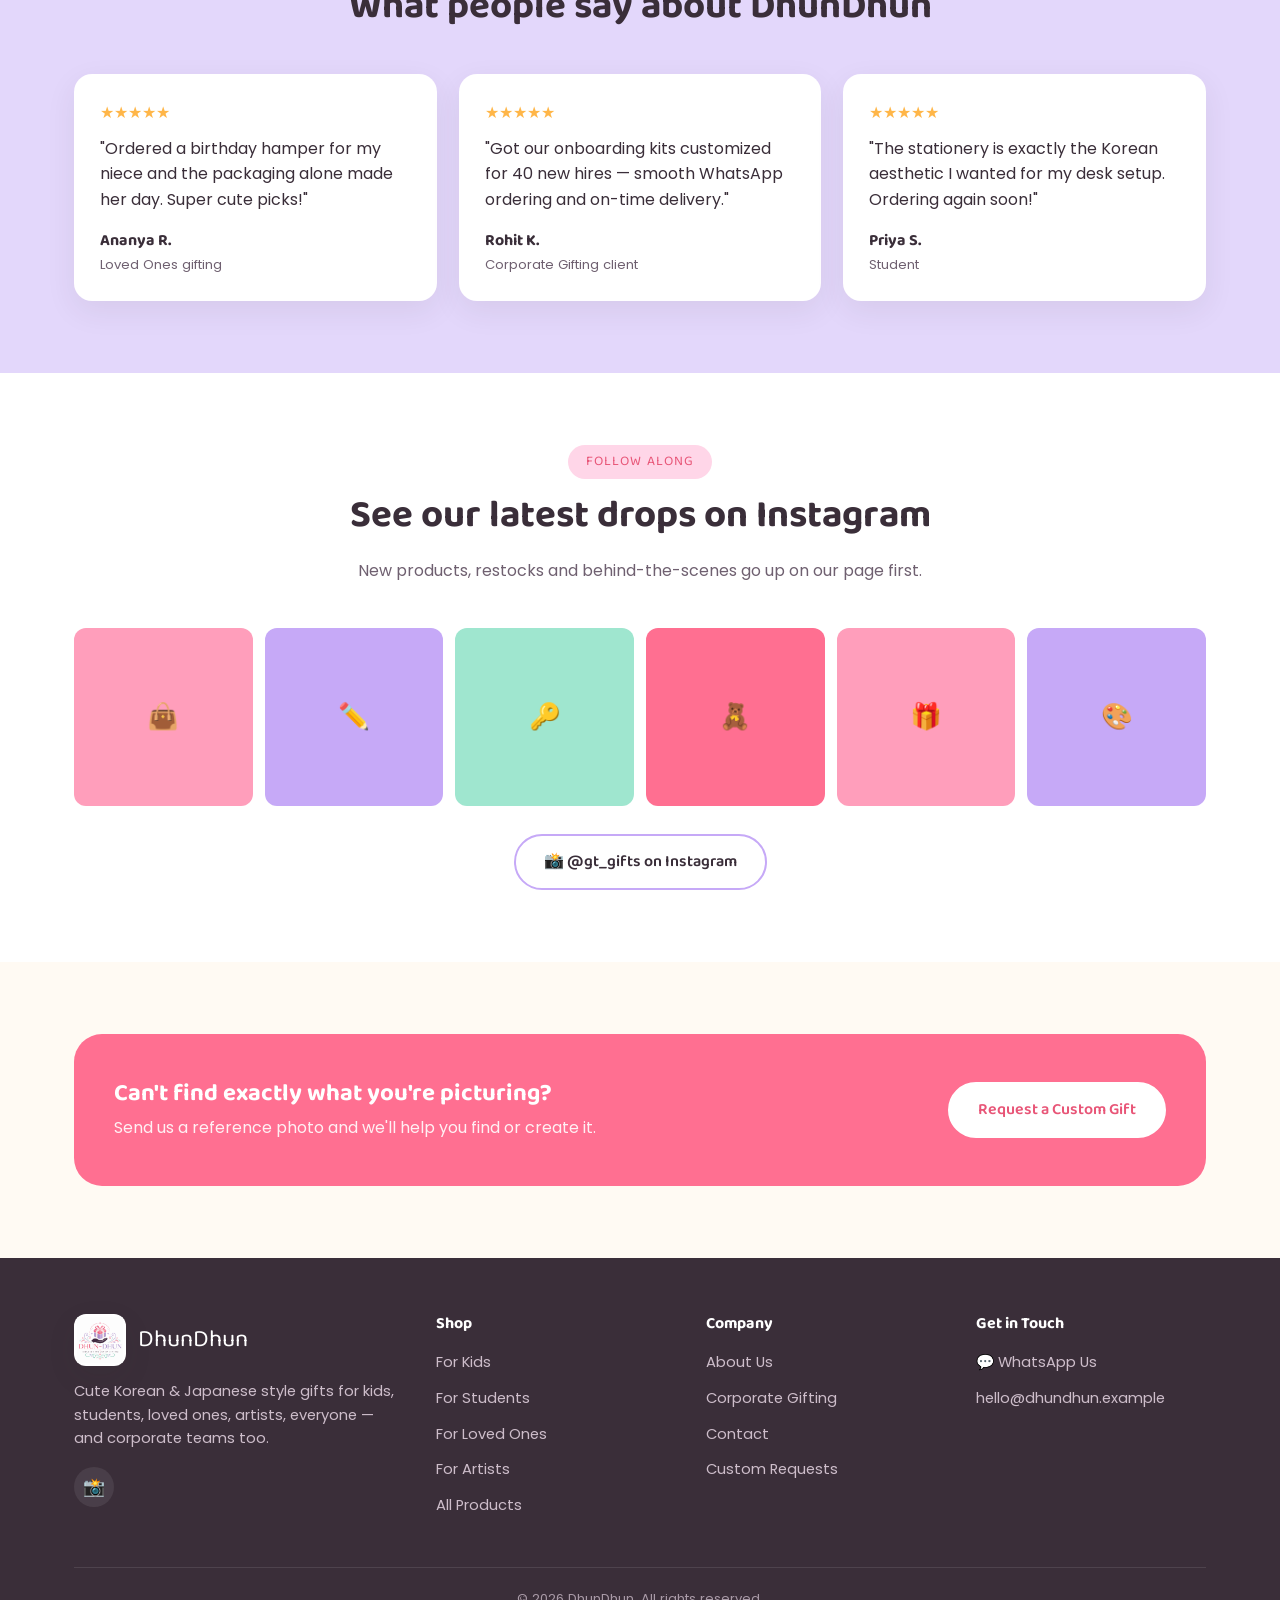
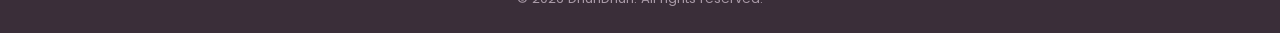
==== commit b66fecdb: "Add custom logo across the site Wire the provided DhunDhun logo artwork into the header and footer o" ====
--- a/index.html
+++ b/index.html
@@ -8,12 +8,13 @@
 <link rel="preconnect" href="https://fonts.googleapis.com">
 <link href="https://fonts.googleapis.com/css2?family=Baloo+2:wght@600;700;800&family=Poppins:wght@400;500;600;700&display=swap" rel="stylesheet">
 <link rel="stylesheet" href="css/style.css">
+<link rel="icon" type="image/png" href="assets/logo/DhunDhun.png">
 </head>
 <body>
 
 <header class="site-header">
   <div class="container nav">
-    <a href="index.html" class="logo">🎀 <span data-brand-name>DhunDhun</span></a>
+    <a href="index.html" class="logo"><span class="logo-badge size-nav"><img src="assets/logo/DhunDhun.png" alt="DhunDhun — Discover the joy of gifting"></span> <span data-brand-name>DhunDhun</span></a>
     <nav>
       <ul class="nav-links">
         <li><a href="index.html" class="active">Home</a></li>
@@ -184,7 +185,7 @@
   <div class="container">
     <div class="footer-grid">
       <div>
-        <div class="footer-logo">🎀 <span data-brand-name>DhunDhun</span></div>
+        <div class="footer-logo"><span class="logo-badge size-footer"><img src="assets/logo/DhunDhun.png" alt="DhunDhun — Discover the joy of gifting"></span><span data-brand-name>DhunDhun</span></div>
         <p>Cute Korean &amp; Japanese style gifts for kids, students, loved ones, artists, everyone — and corporate teams too.</p>
         <div class="footer-socials">
           <a href="#" data-social="instagram" aria-label="Instagram">📸</a>
--- a/css/style.css
+++ b/css/style.css
@@ -357,7 +357,55 @@
   align-items: center;
   justify-content: center;
   font-size: 2.6rem;
-}
+  overflow: hidden;
+}
+
+.product-thumb.has-image img {
+  width: 100%;
+  height: 100%;
+  object-fit: cover;
+}
+
+.thumb-nav {
+  position: absolute;
+  top: 50%;
+  transform: translateY(-50%);
+  width: 30px;
+  height: 30px;
+  border-radius: 50%;
+  border: none;
+  background: rgba(255,255,255,0.85);
+  color: var(--ink);
+  font-size: 1.1rem;
+  line-height: 1;
+  cursor: pointer;
+  display: flex;
+  align-items: center;
+  justify-content: center;
+  box-shadow: 0 2px 8px rgba(0,0,0,0.15);
+}
+.thumb-nav-prev { left: 8px; }
+.thumb-nav-next { right: 8px; }
+.thumb-nav:hover { background: var(--white); }
+
+.thumb-dots {
+  position: absolute;
+  bottom: 8px;
+  left: 0;
+  right: 0;
+  display: flex;
+  justify-content: center;
+  gap: 5px;
+}
+.thumb-dot {
+  width: 6px;
+  height: 6px;
+  border-radius: 50%;
+  background: rgba(255,255,255,0.6);
+}
+.thumb-dot.active { background: var(--white); }
+
+.product-thumb.clickable .thumb-img { cursor: pointer; }
 
 .product-tag {
   position: absolute;
@@ -714,7 +762,15 @@
 .footer-grid li { margin-bottom: 10px; }
 .footer-grid a:hover { color: var(--pink); }
 
-.footer-logo { font-family: var(--font-heading); color: var(--white); font-size: 1.5rem; margin-bottom: 10px; }
+.footer-logo {
+  font-family: var(--font-heading);
+  color: var(--white);
+  font-size: 1.5rem;
+  margin-bottom: 14px;
+  display: flex;
+  align-items: center;
+  gap: 12px;
+}
 
 .footer-socials { display: flex; gap: 12px; margin-top: 16px; }
 .footer-socials a {
@@ -949,6 +1005,70 @@
 
 .row-desc { font-size: 0.78rem; color: var(--ink-soft); margin-top: 2px; max-width: 260px; }
 
+.row-product-cell { display: flex; align-items: flex-start; gap: 12px; }
+.row-thumb {
+  width: 44px; height: 44px;
+  border-radius: 10px;
+  object-fit: cover;
+  flex-shrink: 0;
+  background: var(--cream);
+}
+.row-thumb-empty {
+  display: flex;
+  align-items: center;
+  justify-content: center;
+  font-size: 1.2rem;
+}
+
+.row-photo-count {
+  display: inline-block;
+  margin-left: 8px;
+  font-size: 0.72rem;
+  font-weight: 700;
+  color: var(--coral-deep);
+  background: var(--pink);
+  padding: 2px 8px;
+  border-radius: 999px;
+}
+
+.image-thumb-strip {
+  display: flex;
+  flex-wrap: wrap;
+  gap: 10px;
+  margin-top: 12px;
+}
+
+.image-thumb {
+  position: relative;
+  width: 70px;
+  height: 70px;
+}
+.image-thumb img {
+  width: 100%;
+  height: 100%;
+  object-fit: cover;
+  border-radius: 10px;
+  box-shadow: var(--shadow);
+}
+.image-thumb-remove {
+  position: absolute;
+  top: -6px;
+  right: -6px;
+  width: 22px;
+  height: 22px;
+  border-radius: 50%;
+  border: none;
+  background: var(--coral);
+  color: white;
+  font-size: 0.75rem;
+  line-height: 1;
+  cursor: pointer;
+  display: flex;
+  align-items: center;
+  justify-content: center;
+}
+.image-thumb-remove:hover { background: var(--coral-deep); }
+
 .status-badge {
   display: inline-block;
   padding: 4px 12px;
@@ -988,3 +1108,161 @@
 }
 .export-panel p { margin: 0; font-size: 0.88rem; color: var(--ink-soft); max-width: 480px; }
 .export-actions { display: flex; gap: 10px; flex-wrap: wrap; }
+
+/* ---------- Pagination (shop page) ---------- */
+
+.pagination-wrap {
+  display: flex;
+  flex-direction: column;
+  align-items: center;
+  gap: 12px;
+  margin: 40px 0 10px;
+}
+
+.pagination-info {
+  font-size: 0.85rem;
+  color: var(--ink-soft);
+}
+
+.pagination-buttons {
+  display: flex;
+  align-items: center;
+  gap: 6px;
+  flex-wrap: wrap;
+  justify-content: center;
+}
+
+.page-btn {
+  min-width: 40px;
+  height: 40px;
+  padding: 0 12px;
+  border-radius: 999px;
+  border: 2px solid transparent;
+  background: var(--white);
+  color: var(--ink);
+  font-family: var(--font-heading);
+  font-weight: 600;
+  font-size: 0.9rem;
+  cursor: pointer;
+  box-shadow: var(--shadow);
+}
+.page-btn:hover:not(:disabled) { background: var(--lavender); }
+.page-btn.active {
+  background: var(--coral);
+  color: var(--white);
+  box-shadow: 0 8px 18px rgba(255,111,145,0.3);
+}
+.page-btn:disabled { opacity: 0.4; cursor: not-allowed; }
+
+.page-ellipsis {
+  color: var(--ink-soft);
+  padding: 0 4px;
+}
+
+/* ---------- Image lightbox ---------- */
+
+.lightbox-overlay {
+  position: fixed;
+  inset: 0;
+  z-index: 500;
+  background: rgba(58, 46, 57, 0.82);
+  align-items: center;
+  justify-content: center;
+  padding: 24px;
+}
+
+.lightbox-content {
+  background: var(--cream);
+  border-radius: var(--radius-lg);
+  padding: 24px;
+  max-width: 480px;
+  width: 100%;
+  max-height: 90vh;
+  overflow-y: auto;
+  position: relative;
+  text-align: center;
+}
+
+.lightbox-close {
+  position: absolute;
+  top: 14px;
+  right: 14px;
+  width: 34px;
+  height: 34px;
+  border-radius: 50%;
+  border: none;
+  background: var(--white);
+  box-shadow: var(--shadow);
+  font-size: 1rem;
+  cursor: pointer;
+  z-index: 2;
+}
+.lightbox-close:hover { background: var(--lavender); }
+
+.lightbox-image-wrap {
+  position: relative;
+  border-radius: var(--radius-md);
+  overflow: hidden;
+  background: var(--white);
+  display: flex;
+  align-items: center;
+  justify-content: center;
+  min-height: 240px;
+}
+.lightbox-image-wrap #lightbox-img {
+  width: 100%;
+  max-height: 55vh;
+  object-fit: contain;
+  display: block;
+}
+
+.lightbox-image-wrap .thumb-nav { box-shadow: 0 2px 8px rgba(0,0,0,0.2); }
+
+#lightbox-dots {
+  position: static;
+  margin: 12px 0 4px;
+}
+#lightbox-dots .thumb-dot { background: rgba(58,46,57,0.2); }
+#lightbox-dots .thumb-dot.active { background: var(--coral); }
+
+.lightbox-info h3 {
+  font-size: 1.15rem;
+  margin: 14px 0 4px;
+}
+.lightbox-info p {
+  font-family: var(--font-heading);
+  font-weight: 700;
+  color: var(--coral-deep);
+  margin: 0 0 18px;
+}
+.lightbox-oos {
+  color: var(--ink-soft);
+  font-weight: 600;
+  font-size: 0.85rem;
+}
+
+.lightbox-actions {
+  display: flex;
+  gap: 10px;
+  flex-wrap: wrap;
+  justify-content: center;
+}
+.lightbox-actions .btn { flex: 1; min-width: 130px; }
+
+/* ---------- Brand logo badge (white card so the logo's own white
+   background always looks intentional, regardless of what's behind it) ---------- */
+
+.logo-badge {
+  display: inline-flex;
+  align-items: center;
+  justify-content: center;
+  background: var(--white);
+  border-radius: 12px;
+  box-shadow: var(--shadow);
+  overflow: hidden;
+  flex-shrink: 0;
+}
+.logo-badge img { display: block; width: 100%; height: 100%; object-fit: contain; }
+
+.logo-badge.size-nav { width: 46px; height: 46px; padding: 3px; }
+.logo-badge.size-footer { width: 52px; height: 52px; padding: 3px; }
